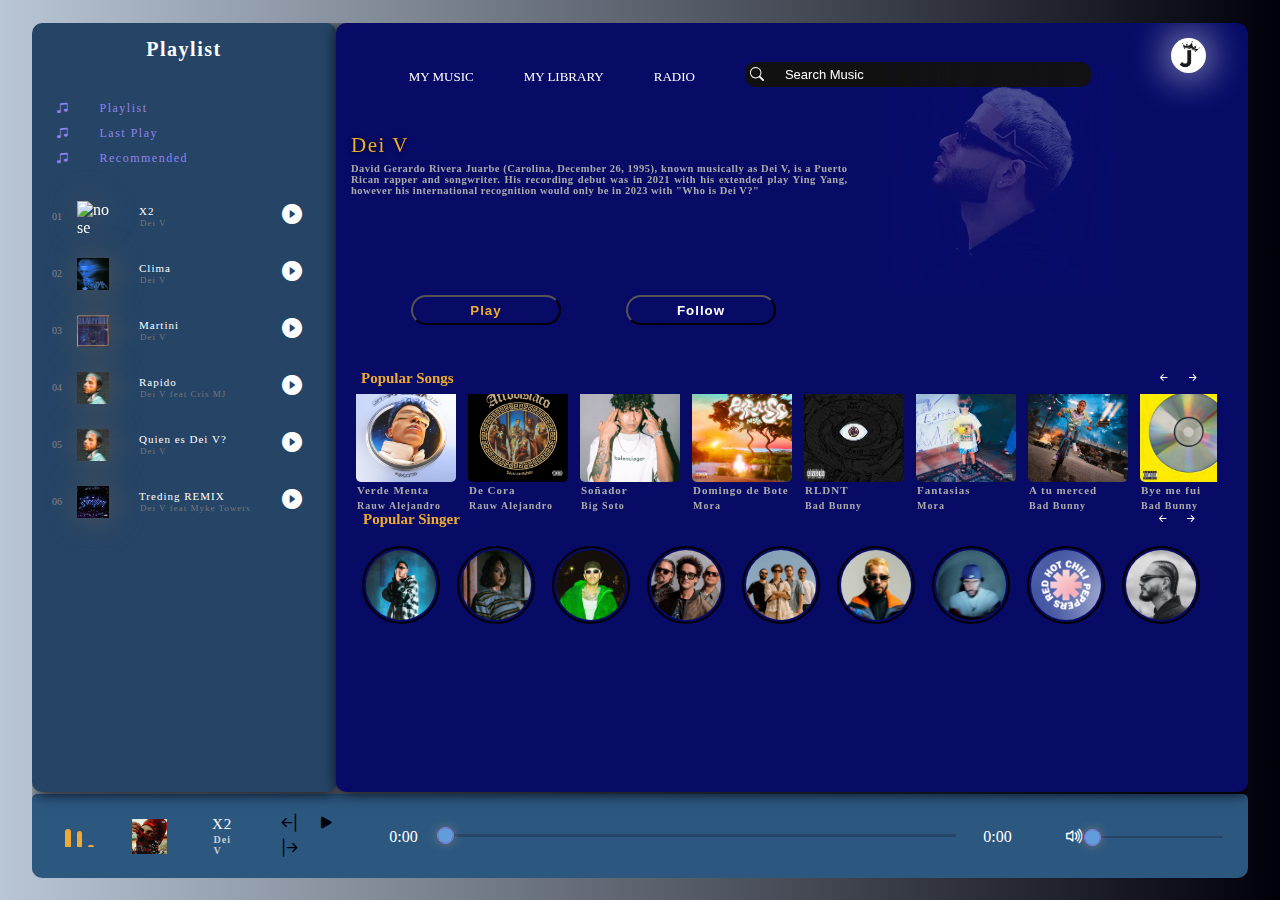
==== code/index.html @ 62ce3189 "Added the event to pause the song and play the song" ====
<!DOCTYPE html>
<html lang="en">
<head>
    <meta charset="UTF-8">
    <meta name="viewport" content="width=device-width, initial-scale=1.0">
    <title>Page--Music</title>
    <link rel="stylesheet" href="estilo.css">
    <link rel="stylesheet" href="../fonts/font.css">
    <link rel="icon" href="https://icons.veryicon.com/png/o/miscellaneous/small-yellow-icon/music-273.png" type="image/png">
</head>
<body>
    <header>
        <div class="menu--panel">
            <h1>Playlist</h1>
            <div class="Playlist">
                <h3 class="Activo--boostrap"><span></span><i class="bi bi-music-note-beamed"></i>Playlist</h3>
                <h3 class="Activo--boostrap"><span></span><i class="bi bi-music-note-beamed"></i>Last play</h3>
                <h3 class="Activo--boostrap"><span></span><i class="bi bi-music-note-beamed"></i>recommended</h3>
            </div>
            <div class="menu--songs">
                <li class="SongMusic">
                    <span>01</span>
                    <img src="../imagen/DeiV.JPEG" alt="no se puede ver la imagen" title="Dei v">
                    <h5>
                        X2
                        <div class="subTitle">Dei V</div>
                        
                    </h5>
                    <i class="bi bi-play-circle-fill PlaylistPlay" id="1"></i>
                </li>
                <li class="SongMusic">
                    <span>02</span>
                    <img src="../imagen/DeiV.JPEG" alt="no se puede ver la imagen" title="Dei v">
                    <h5>
                        X2
                        <div class="subTitle">Dei V</div>
                        
                    </h5>
                    <i class="bi bi-play-circle-fill PlaylistPlay" id="2"></i>
                </li>
                <li class="SongMusic">
                    <span>03</span>
                    <img src="../imagen/DeiV.JPEG" alt="no se puede ver la imagen" title="Dei v">
                    <h5>
                        X2
                        <div class="subTitle">Dei V</div>
                        
                    </h5>
                    <i class="bi bi-play-circle-fill PlaylistPlay" id="3"></i>
                </li>
                <li class="SongMusic">
                    <span>04</span>
                    <img src="../imagen/DeiV.JPEG" alt="no se puede ver la imagen" title="Dei v">
                    <h5>
                        X2
                        <div class="subTitle">Dei V</div>
                
                    </h5>
                    <i class="bi bi-play-circle-fill PlaylistPlay" id="4"></i>
                </li>
                <li class="SongMusic">
                    <span>05</span>
                    <img src="../imagen/DeiV.JPEG" alt="no se puede ver la imagen" title="Dei v">
                    <h5>
                        X2
                        <div class="subTitle">Dei V</div>
                    </h5>
                    <i class="bi bi-play-circle-fill PlaylistPlay" id="5"></i>
                </li>
                <li class="SongMusic">
                    <span>06</span>
                    <img src="../imagen/DeiV.JPEG" alt="no se puede ver la imagen" title="Dei v">
                    <h5>
                        X2
                        <div class="subTitle">Dei V</div>
                    </h5>
                    <i class="bi bi-play-circle-fill PlaylistPlay" id="6"></i>
                </li>
            </div>
        </div>
        <div class="song--panel">
            <nav>
                <ul>
                    <li>My Music</li>
                    <li>My library</li>
                    <li>Radio</li>
                </ul>
                <div class="search">
                    <i class="bi bi-search"></i>
                    <input type="search" placeholder="search music">
                </div>
                <div class="User--page">
                    <img src="../imagen/Logo.jpg" alt="No se puede ver la imagen" title="JoSantana0005">
                </div>
            </nav>
            <div class="content__page">
                <h1>Dei V</h1>
                <p>
                    David Gerardo Rivera Juarbe (Carolina, December 26, 1995), known musically as Dei V, is a Puerto Rican rapper and songwriter.
                    His recording debut was in 2021 with his extended play Ying Yang, however his international recognition would only be in 2023 with "Who is Dei V?"
                </p>
            </div>
            <div class="Buttons--sing">
                <button>Play</button>
                <button>Follow</button>
            </div>
            <div class="Popular__songs">
                <div class="Title__h4">
                    <h4>Popular Songs</h4>
                    <div class="Btn__icon">
                        <i id="Left--scroll--panel"class="bi bi-arrow-left-short"></i>
                        <i id="right--scroll--panel"class="bi bi-arrow-right-short"></i>
                    </div>
                </div>
                <div class="Music">
                    <li class="SongItmes">
                        <div class="Imagen__play">
                            <img src="../imagen/SaturnoRauw.jpeg" alt="No se pued ver la imagen">
                            <i class="bi bi-play-circle-fill" id="7"></i>
                        </div>
                        <h5>Verde Menta
                            <div class="subtitle">Rauw Alejandro</div>
                        </h5>
                    </li>
                    <li class="SongItmes">
                        <div class="Imagen__play">
                            <img src="../imagen/AfrodisiacoRauw.jpeg" alt="No se pued ver la imagen">
                            <i class="bi bi-play-circle-fill" id="8"></i>
                        </div>
                        <h5>De Cora
                            <div class="subtitle">Rauw Alejandro</div>
                        </h5>
                    </li>
                    <li class="SongItmes">
                        <div class="Imagen__play">
                            <img src="../imagen/Bigsoto.jpg" alt="No se pued ver la imagen">
                            <i class="bi bi-play-circle-fill" id="9"></i>
                        </div>
                        <h5>Soñador
                            <div class="subtitle">Big Soto</div>
                        </h5>
                    </li>
                    <li class="SongItmes">
                        <div class="Imagen__play">
                            <img src="../imagen/MoraParaiso.jpeg" alt="No se pued ver la imagen">
                            <i class="bi bi-play-circle-fill" id="10"></i>
                        </div>
                        <h5>Domingo de Bote
                            <div class="subtitle">Mora</div>
                        </h5>
                    </li>
                    <li class="SongItmes">
                        <div class="Imagen__play">
                            <img src="../imagen/BadBunny100pre.jpeg" alt="No se pued ver la imagen">
                            <i class="bi bi-play-circle-fill" id="11"></i>
                        </div>
                        <h5>RLDNT
                            <div class="subtitle">Bad Bunny</div>
                        </h5>
                    </li>
                    <li class="SongItmes">
                        <div class="Imagen__play">
                            <img src="../imagen/MoraEstrella.jpeg" alt="No se pued ver la imagen">
                            <i class="bi bi-play-circle-fill" id="12"></i>
                        </div>
                        <h5>Fantasias
                            <div class="subtitle">Mora</div>
                        </h5>
                    </li>
                    <li class="SongItmes">
                        <div class="Imagen__play">
                            <img src="../imagen/BadBunnyYHLQMDLG.JPEG" alt="No se pued ver la imagen">
                            <i class="bi bi-play-circle-fill" id="13"></i>
                        </div>
                        <h5>A tu merced
                            <div class="subtitle">Bad Bunny</div>
                        </h5>
                    </li>
                    <li class="SongItmes">
                        <div class="Imagen__play">
                            <img src="../imagen/BadBunnySalir.png" alt="No se pued ver la imagen">
                            <i class="bi bi-play-circle-fill" id="14"></i>
                        </div>
                        <h5>Bye me fui
                            <div class="subtitle">Bad Bunny</div>
                        </h5>
                    </li><li class="SongItmes">
                        <div class="Imagen__play">
                            <img src="../imagen/OzunaOdisea.jpeg" alt="No se pued ver la imagen">
                            <i class="bi bi-play-circle-fill" id="15"></i>
                        </div>
                        <h5>Quiero Repetir
                            <div class="subtitle">Ozuna</div>
                        </h5>
                    </li>
                </div>
                <div class="Sing__popular">
                    <div class="Title__h4">
                        <h4>Popular Singer</h4>
                        <div class="Btn__icon">
                            <i id="Left--scroll--panel"class="bi bi-arrow-left-short"></i>
                            <i id="right--scroll--panel"class="bi bi-arrow-right-short"></i>
                        </div>
                    </div>
                </div>
                <div class="Artists">
                    <li class="SongItmes">
                        <div class="Imagen__play">
                            <img src="../imagen/Myketowers.jpeg" alt="No se pued ver la imagen" title="Myke towers">
                        </div>
                    </li>
                    <li class="SongItmes">
                        <div class="Imagen__play">
                            <img src="../imagen/beckyG.jpeg" alt="No se pued ver la imagen" title="Becky G">
                        </div>
                    </li>
                    <li class="SongItmes">
                        <div class="Imagen__play">
                            <img src="../imagen/feid.jpeg" alt="No se pued ver la imagen" title="Feid">
                        </div>
                    </li>
                    <li class="SongItmes">
                        <div class="Imagen__play">
                            <img src="../imagen/Invisibles.jpeg" alt="No se pued ver la imagen" title="Los amigos invisibles">
                        </div>
                    </li>
                    <li class="SongItmes">
                        <div class="Imagen__play">
                            <img src="../imagen/rawayanajpeg.jpeg" alt="No se pued ver la imagen" title="Rawayana">
                        </div>
                    </li>
                    <li class="SongItmes">
                        <div class="Imagen__play">
                            <img src="../imagen/mora.jpeg" alt="No se pued ver la imagen" title="Mora">
                        </div>
                    </li>
                    <li class="SongItmes">
                        <div class="Imagen__play">
                            <img src="../imagen/badbunny.jpeg" alt="No se pued ver la imagen" title="bad Bunny">
                        </div>
                    </li>
                    <li class="SongItmes">
                        <div class="Imagen__play">
                            <img src="../imagen/red.jpeg" alt="No se pued ver la imagen" title="Red hot chill peppers">
                        </div>
                    </li>
                    <li class="SongItmes">
                        <div class="Imagen__play">
                            <img src="../imagen/Jbalvin.jpeg" alt="No se pued ver la imagen" title="J balvin">
                        </div>
                    </li>
                    <li class="SongItmes">
                        <div class="Imagen__play">
                            <img src="../imagen/Ozuna.jpeg" alt="No se pued ver la imagen" title="Ozuna">
                        </div>
                    </li>
                    <li class="SongItmes">
                        <div class="Imagen__play">
                            <img src="../imagen/travis.jpeg" alt="No se pued ver la imagen" title="Travis Scott">
                        </div>
                    </li>
                    <li class="SongItmes">
                        <div class="Imagen__play">
                            <img src="../imagen/Drake.jpeg" alt="No se pued ver la imagen" title="Drake">
                        </div>
                    </li>
                    <li class="SongItmes">
                        <div class="Imagen__play">
                            <img src="../imagen/JustinQuiles.jpeg" alt="No se pued ver la imagen" title="Justin Quiles">
                        </div>
                    </li>
                    <li class="SongItmes">
                        <div class="Imagen__play">
                            <img src="../imagen/jhaycortez.jpeg" alt="No se pued ver la imagen" title="Jhay Cortez">
                        </div>
                    </li>
                </div>
            </div>
        </div>


        <div class="Play--music">
            <div class="Waves">
                <div class="Wave1"></div>
                <div class="Wave1"></div>
                <div class="Wave1"></div>
            </div>
            <img src="../imagen/DeiV.JPEG" alt="no se puede ver la iamgen">
            <h5>
                X2
                <div class="subtitle">Dei V</div>
            </h5>
            <div class="icon--play">
                <i class="bi bi-arrow-bar-left" id="Back-music"></i>
                <i class="bi bi-play-fill" id="MasterPlay"></i>
                <i class="bi bi-arrow-bar-right" id="Next-music"></i>
            </div>
            <span id="StartItems">0:00</span>
            <div class="Bar__music">
                <input type="range" id="seek-play" min="0" value="0" max="100">
                <div class="bar__music2" id="bar__music2"></div>
                <div class="dotted"></div>
            </div>
            <span id="EndItems">0:00</span>

            <div class="vol__music">
                <i class="bi bi-volume-up"></i>
                <input id="seek--vol" min="0" value="0" max="100" type="range">
                <div class="bar__vol2"></div>
                <div class="dotted__music"></div>
            </div>
        </div>
    </header>
</body>
<script src="app.js"></script>
</html>
---- code/estilo.css ----
@import url("https://cdn.jsdelivr.net/npm/bootstrap-icons@1.11.3/font/bootstrap-icons.min.css");
*{
    margin: 0;
    padding: 0;
    box-sizing: border-box;
}
body{
    width: 100%;
    height: 100vh;
    background: linear-gradient(to left, #000009, #B9C6D5);
    display: flex;
    align-items: center;
    justify-content: center;
}
header{
    width: 95%;
    height: 95%;
    border-radius: 10px;
    display: flex;
    flex-wrap: wrap;
    overflow: hidden;
    color: #fff;

}
header .menu--panel,.song--panel{
    position: relative;
    width: 25%;
    height: 90%;
    border-radius: 10px;
    background-color: #254466;
    
    box-shadow: 2px 1px 15px #000009;
}
header .song--panel{
    width: 75%;
    background-color:  #070B66 ;
}
header .Play--music{
    width: 100%;
    height: 10%;
    margin-top: 2px;
    background-color: #2C5880 ;
    border-radius: 5px;
    box-shadow: 2px 3px 15px #000009;
}
header .menu--panel h1{
    font-size: 20px;
    color: #fdfdfd;
    margin: 15px 30px;
    font-weight: 700;
    letter-spacing: 1.5px;
    text-align: center;
}
header .menu--panel .Playlist{
    margin: 35px 0 0 20px;
}
header .menu--panel .Playlist h3{
    font-size: 12px;
    letter-spacing: 1.5px;
    font-weight: 400;
    padding: 5px 4px;
    cursor: pointer;
    display: flex;
    align-items: center;
    color: #9DB8E4;
    transition: color .3s linear;
    text-transform: capitalize;
}
header .menu--panel .Playlist h3:hover{
    color: #fdfdfd;
}
header .menu--panel .Playlist h3 span{
    position: relative;
    margin-right: 30px;
}
header .menu--panel .Playlist h3 span::before{
    content: '';
    position: absolute;
    width: 2px;
    height: 2px;
    border: 2px solid #fdfdfd;
    border-radius: 50%;
    top: -3px;
    transition: .3s linear;
}
header .menu--panel .Playlist h3:hover span::before{
    border: 2px solid #ea3;
}
header .menu--panel .Playlist h3 .bi{
    display: none;
}
header .menu--panel .Playlist .Activo--boostrap{
    color: #9383EC;
}
header .menu--panel .Playlist .Activo--boostrap span{
    display: none;
}
header .menu--panel .Playlist .Activo--boostrap .bi{
    display: flex;
    margin-right: 30px;
}
header .menu--panel .menu--songs{
    width: 100%;
    height: 275px;
    /**/
    margin-top: 25px;
    border-radius: 10px;
}
header .menu--panel .menu--songs li{
    padding: 5px 0 5px 20px;
    list-style: none;
    display: flex;
    align-items: center;
    margin-bottom: 15px;
    cursor: pointer;
    position: relative;
    transition: .3s linear;
}
header .menu--panel .menu--songs li:hover{
    background-color: #406486 ;
}
header .menu--panel .menu--songs li span{
    font-size: 10px;
    font-weight: 400;
    color: #888;
}
header .menu--panel .menu--songs li img{
    width: 32px;
    height: 32px;
    margin: 0;
    filter: drop-shadow(2px 1px 15px #555);
    margin-left: 15px;
}
header .menu--panel .menu--songs li h5{
    font-size: 11px;
    margin-left: 30px;
    color: #fff;
    font-weight: 300;
    letter-spacing: 1px;
}
header .menu--panel .menu--songs li h5 .subTitle{
    font-size: 9px;
    padding: 1px;
    color: #777;
}
header .menu--panel .menu--songs li .bi{
    font-size: 20px;
    color: #fdfdfd;
    position: absolute;
    left: 250px;
    top: 8px
}
header .Play--music{
    display: flex;
    padding: 3px 25px;
    align-items: center;
}
header .Play--music .Waves{
    width: 35px;
    height: 35px;
    margin-left: 5px;
    padding: 0 0 5px 0;
    display: flex;
    align-items: flex-end;
    animation: unset;
}
header .Play--music .Waves .Wave1{
    width: 7px;
    height: 18px;
    /*border: 1px solid #fff*/;
    background-color: #ea3;
    border-radius: 10px 10px 0 0;
    margin: 0 3px 2px 3px;
    padding: 1px;
    animation: wave .4s linear infinite 0.1s;
    animation: unset;
}
header .Play--music .Waves .Wave1:nth-child(2){
    height: 16px;
    animation-delay: .6s;
}
header .Play--music .Waves .Wave1:nth-child(3){
    height: 1px;
    animation-delay: .8s;
}
@keyframes wave{
    0%{
        height: 5px;
    }
    50%{
        height: 10px;
    }
    100%{
        height: 20px;
    }
}
header .Play--music img{
    width: 35px;
    height: 35px;
    margin: 0;
    margin-left: 35px;
}
header .Play--music h5{
    font-size: 15px;
    margin-left: 45px;
    color: #fff;
    font-weight: 300;
    letter-spacing: 1px;
}
header .Play--music h5 .subtitle{
    font-size: 10px;
    color: #ccc;
    padding: 1.5px;
    font-weight: 600;
}
header .Play--music .icon--play{
    margin-left: 25px;
    padding: 0;
}
header .Play--music .icon--play .bi{
    margin-left: 8px;
    padding: 2px;
    font-size: 21px;
    color: #00000f;
    cursor: pointer;
    transition: .4s linear;
}
header .Play--music span{
    margin-left: 25px;
    font-weight: 300;
    width: 32px;
    align-self: center;
}
header .Play--music #StartItems{
    margin: 0px 15px;
}
header .Play--music .Bar__music{
    display: flex;
    align-items: center;
    width: 45%;
    height: 3px;
    background-color: #254466;
    position: relative;
    margin: 0 2px 3px 2px;
}

header .Play--music .Bar__music .bar__music2{
    position: absolute;
    width: 20%;
    height: 100%;
}
header .Play--music .Bar__music .dotted{
    position: absolute;
    width: 15px;
    height: 15px;
    background-color: #619CDB;
    border-radius: 50%;
    transition: .1s linear;
}
header .Play--music .Bar__music .dotted::before{
    content: '';
    width: 15px;
    height: 15px;
    border: 1px solid #9383EC;
    border-radius: 50%;
    position: absolute;
    left: -1px;
    top: -1px;
    box-shadow: 0 0 10px #777;
}
header .Play--music .Bar__music input{
    width: 400px;
    cursor: pointer;
    position: absolute;
    z-index: 99999;
    transition: .1s linear;
    opacity: 0;
}
header .Play--music .vol__music{
    position: relative;
    width: 160px;
    height: 2px;
    background-color: #254466;
    margin-left: 50px;
}
header .Play--music .vol__music .bi{
    position: absolute;
    font-size: 20px;
    top: -10px;
    left: 0;
}
header .Play--music .vol__music input{
    width: 160px;
    cursor: pointer;
    position: absolute;
    z-index: 99999;
    top: -7px;
    left: 20px;
    transition: .1s linear;
    opacity: 0;
    
    
}
header .Play--music .vol__music .bar__vol2{
    position: absolute;
    width: 20%;
    height: 100%;
}
header .Play--music .vol__music .dotted__music{
    position: absolute;
    width: 15px;
    height: 15px;
    background-color: #619CDB;
    border-radius: 50%;
    transition: .1s linear;
    left: 20px;
    top: -6px;
}
header .Play--music .vol__music .dotted__music::before{
    content: '';
    width: 15px;
    height: 15px;
    border: 1px solid #9383EC;
    border-radius: 50%;
    position: absolute;
    left: -1px;
    top: -1px;
    box-shadow: 0 0 10px #777;
}
header .song--panel {
    z-index: 2;
    
}
header .song--panel::before{
    content: '';
    position: absolute;
    width: 100%;
    height: 230px;
    filter: opacity(0.3);
    filter: brightness(1,1);
    mix-blend-mode: screen;
    background: url("../imagen/deiVfoto");
    background-position: right;
    background-repeat: no-repeat;
    top: 40px;
    left: -135px;
}
header .song--panel nav{
    width: 95%;
    height: 12%;
    margin: auto;
    position: relative;
    margin-top: 8px;
    display: flex;
    justify-content: left;
    align-items: center;
}
header .song--panel nav ul{
    display: flex;
    list-style: none;
    align-items: start;
    margin: 5px 25px;
}
header .song--panel nav ul li{
    margin: 25px;
    text-transform: uppercase;
    font-size: 13px;
    color: #fff;
    cursor: pointer;
    transition: .1s linear;
}
header .song--panel nav ul li:hover{
    color: #ea3;
    border-bottom: 2px solid #987;
}

header .song--panel nav .search{
    position: relative;
    width: 40%;
    border-radius: 20px;
    top: -2px;
}
header .song--panel nav .search::before{
    content: '';
    position: absolute;
    width: 100%;
    height: 100%;
    border-radius: 10px;
    background-color: #111;
    backdrop-filter: blur(5px);
    z-index: -1;
}
header .song--panel nav .search .bi{
    font-size: 14px;
    padding: 5px 5px 5px 5px;
}
header .song--panel nav .search input{
    background: none;
    outline: none;
    border: none;
    padding: 5px 12px;
    color: #fff;
    font-size: 13px;
}
header .song--panel nav .search input::placeholder{
    color: #fff;
    text-transform: capitalize;
}
header .song--panel nav .User--page{
    margin: auto;
    margin-top: 7px;
    margin-left: 80px;
    position: relative;
    display: flex;
    justify-content: space-evenly;
    align-self: center;
}
header .song--panel nav .User--page img{
    width: 35px;
    height: 35px;
    filter: brightness(1,1);
    filter: drop-shadow(0 0 20px #fff);
    border-radius: 40px;
}
header .song--panel .content__page{
    width: 55%;
    height: 25%;
    font-size: 15px;
    margin: 10px;
    margin-bottom: 0;
    padding-left: 5px;
    
}
header .song--panel .content__page h1{
    font-size: 1.4em;
    letter-spacing: 1.5px;
    color: #ea3;
    text-shadow: 0 0 4px #000;
    font-weight: 400;
}
header .song--panel .content__page p{
    font-size: 0.7em;
    margin-top: 5px;
    color: #aaa;
    font-weight: 600;
    text-align: justify;
    text-wrap: pretty;
    letter-spacing: 0.5px;
}
header .song--panel .Buttons--sing{
    position: relative;
    width: 55%;
    height: 30px;
    margin: 10px;
    margin-top: 0;
    display: flex;
    justify-content: left;
    top: -30px
}
header .song--panel .Buttons--sing button{
    padding: 0px 20px;
    margin: 0;
    margin-left: 65px;
    border-radius: 20px;
    color: #ea3;
    letter-spacing: 1px;
    background: transparent;
    font-weight: 600;
    transition: .1s linear;
    cursor: pointer;
    outline: none;
}
header .song--panel .Buttons--sing button:nth-child(1){
    color: #ea3;
    width: 150px;
    height: 30px;
}
header .song--panel .Buttons--sing button:nth-child(2){
    color: #fff;
    width: 150px;
    height: 30px;
}
header .song--panel .Buttons--sing button:nth-child(1):hover{
    color: #000;
    background: linear-gradient(to left, #ffdd00, #aaa);
    box-shadow: 2px 2px 15px #000;
}
header .song--panel .Buttons--sing button:nth-child(2):hover{
    color: #9DB8E4;
    background: linear-gradient(to left, #aaa, #000);
    box-shadow: 2px 2px 15px #000;
}
header .song--panel .Popular__songs{
    width: 95%;
    height: auto;
    margin: 12px 15px;
}
header .song--panel .Popular__songs .Title__h4{
    display: flex;
    align-items: center;
    justify-content: space-between;
    margin-right: 15px;
}
header .song--panel .Popular__songs .Title__h4 h4{
    color: #ea3;
    font-size: 15px;
    font-weight: 700;
    margin-left: 10px;
}
header .song--panel .Popular__songs .Title__h4 .Btn__icon{
    margin: 2px;
}
header .song--panel .Popular__songs .Title__h4 .Btn__icon .bi{
    color: #fff;
    font-size: 15px;
    margin-left: 10px;
    cursor: pointer;
    transition: .3s linear;
}
header .song--panel .Popular__songs .Title__h4 .Btn__icon .bi:hover{
    color: #ea3;
}
header .song--panel .Popular__songs .Music{
    width: 100%;
    height: 135px;
    display: flex;
    gap: 12px;
    position: relative;
    top: 5px;
    overflow-x: auto;
    scroll-behavior: smooth;
}
header .song--panel .Popular__songs .Music::-webkit-scrollbar{
    display: none;
}
header .song--panel .Popular__songs .Music li{
    min-width: 95px;
    height: 95px;
    list-style: none;
    margin-left: 5px;
    position: relative;
    top: -12px;
    transition: .3s linear;
}
header .song--panel .Popular__songs .Music li:hover{
    background: #128;
}
header .song--panel .Popular__songs .Music li .Imagen__play{
    position: relative;
    width: 100px;
    height: 100px;
    display: flex;
    align-items: center;
    justify-content: center;
    text-align: center;
}
header .song--panel .Popular__songs .Music li .Imagen__play img{
    position: relative;
    width: 100%;
    height: 100%;
    border-radius: 5px;
    display: flex;
    align-items: center;
    justify-content: center;
}
header .song--panel .Popular__songs .Music li  h5{
    text-wrap: nowrap;
    text-align: left;
    font-size: 11px;
}
header .song--panel .Popular__songs .Music li .Imagen__play .bi{
    position: absolute;
    cursor: pointer;
    font-size: 20px;
    color: #bbb;
    transition: .3s linear;
    opacity: 0.2;
}
header .song--panel .Popular__songs .Music li .Imagen__play:hover .bi{
    opacity: 1;
}
header .song--panel .Popular__songs .Music h5{
    text-align: center;
    padding: 1px;
    line-height: 15px;
    font-size: 12px;
    color: #aaa;
    font-weight: 700;
    letter-spacing: 1px;
}
header .song--panel .Popular__songs .Music h5 .subtitle{
    font-size: 10px;
}
header .song--panel .Popular__songs .Sing__popular{
    position: relative;
    margin: 5px 2px;
    top: -20px;
    font-size: 12px;
}
header .song--panel .Popular__songs .Artists{
    width: 100%;
    height: 130px;
    margin-top: 2px;
    display: flex;
    padding: 5px;
    justify-content: left;
    position: relative;
    top: -30px;
    gap: 10px;
    overflow-x: auto;
    scroll-behavior: smooth;
}
header .song--panel .Popular__songs .Artists::-webkit-scrollbar{
    display: none;
}

header .song--panel .Popular__songs .Artists .Btn__icon .bi{
    margin: 2px 15px;
    
}
header .song--panel .Popular__songs .Artists li{
    position: relative;
    list-style: none;
    width: 100%;
    height: auto;
    padding: 5px;
    top: 15px;
}
header .song--panel .Popular__songs .Artists li .Imagen__play{
    position: relative;
    top: 0;
    display: flex;
    gap: 12px;
}
header .song--panel .Popular__songs .Artists img{
    width: 70px;
    height: 100%;
    border-radius: 50%;
    outline: 2px solid #000;
    outline-offset: 2px;
    margin-left: 5px;
    cursor: pointer;
    transition: .3s linear;
}
header .song--panel .Popular__songs .Artists h5{
   text-align: center;
   text-wrap: nowrap;
}
header .song--panel .Popular__songs .Artists img:hover{
    box-shadow: 2px 2px 10px #fff;
    outline-color: #9383EC;
}
---- fonts/font.css ----
@font-face {
    font-family: "Noto-serif";
    src: url("./font/NotoSerif_Condensed-Black.ttf");
}
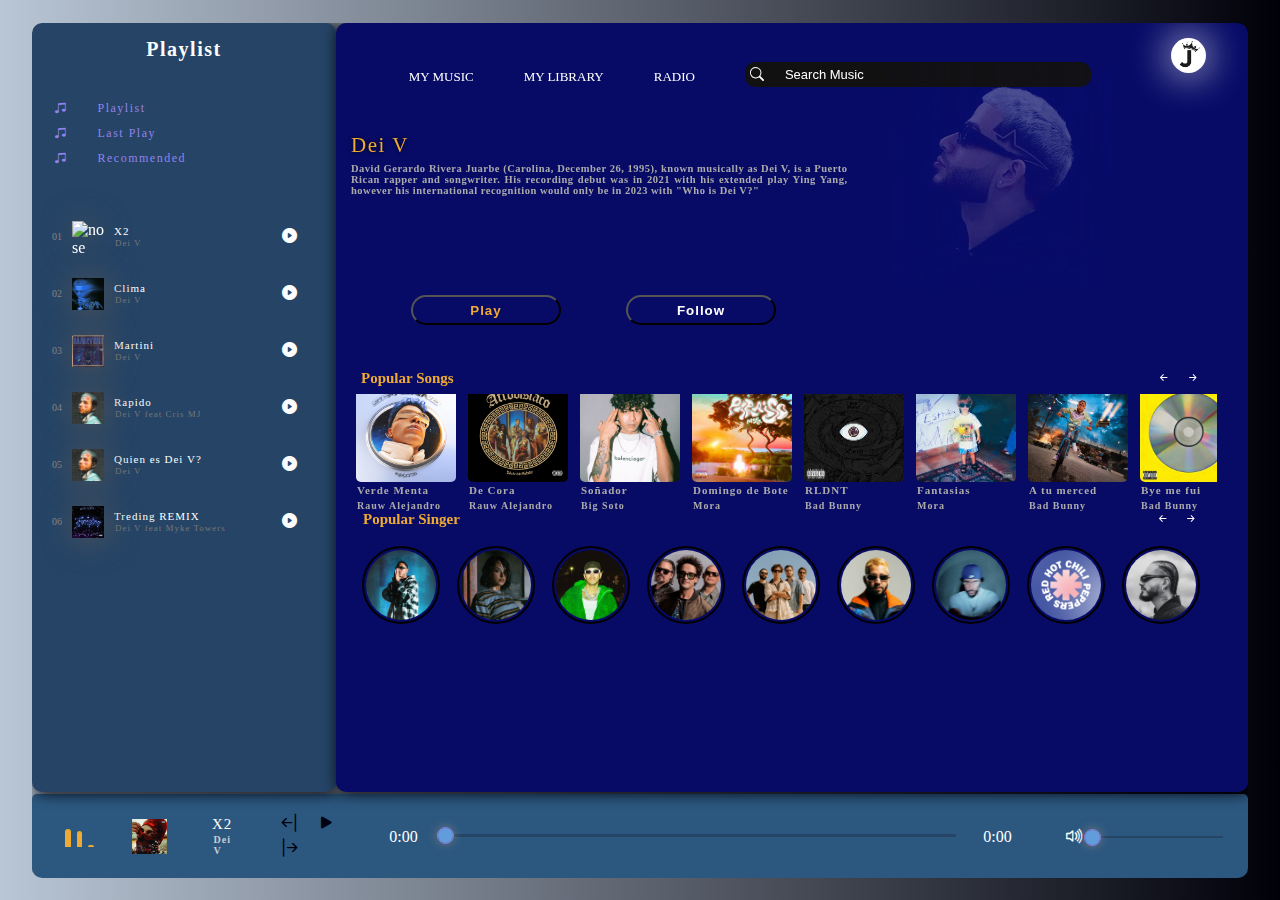
==== commit cf8c6ebd: "The event is placed to listen to the songs in the playlist, and the names of the songs have been cha" ====
--- a/code/index.html
+++ b/code/index.html
@@ -281,11 +281,11 @@
 
         <div class="Play--music">
             <div class="Waves">
-                <div class="Wave1"></div>
-                <div class="Wave1"></div>
-                <div class="Wave1"></div>
-            </div>
-            <img src="../imagen/DeiV.JPEG" alt="no se puede ver la iamgen">
+                <div class="Wave1 "></div>
+                <div class="Wave1 "></div>
+                <div class="Wave1 "></div>
+            </div>
+            <img src="../imagen/DeiV.JPEG" alt="no se puede ver la iamgen" id="Poster">
             <h5>
                 X2
                 <div class="subtitle">Dei V</div>
--- a/code/estilo.css
+++ b/code/estilo.css
@@ -58,7 +58,7 @@
     font-size: 12px;
     letter-spacing: 1.5px;
     font-weight: 400;
-    padding: 5px 4px;
+    padding: 5px 2px;
     cursor: pointer;
     display: flex;
     align-items: center;
@@ -100,20 +100,16 @@
     margin-right: 30px;
 }
 header .menu--panel .menu--songs{
-    width: 100%;
-    height: 275px;
-    /**/
-    margin-top: 25px;
-    border-radius: 10px;
+    margin-top: 45px;
+    border-radius: px;
 }
 header .menu--panel .menu--songs li{
     padding: 5px 0 5px 20px;
     list-style: none;
     display: flex;
+    cursor: pointer;
     align-items: center;
     margin-bottom: 15px;
-    cursor: pointer;
-    position: relative;
     transition: .3s linear;
 }
 header .menu--panel .menu--songs li:hover{
@@ -127,13 +123,12 @@
 header .menu--panel .menu--songs li img{
     width: 32px;
     height: 32px;
-    margin: 0;
     filter: drop-shadow(2px 1px 15px #555);
-    margin-left: 15px;
+    margin-left: 10px;
 }
 header .menu--panel .menu--songs li h5{
     font-size: 11px;
-    margin-left: 30px;
+    margin-left: 10px;
     color: #fff;
     font-weight: 300;
     letter-spacing: 1px;
@@ -144,11 +139,11 @@
     color: #777;
 }
 header .menu--panel .menu--songs li .bi{
-    font-size: 20px;
+    font-size: 15px;
     color: #fdfdfd;
     position: absolute;
+    cursor: pointer;
     left: 250px;
-    top: 8px
 }
 header .Play--music{
     display: flex;
@@ -162,7 +157,6 @@
     padding: 0 0 5px 0;
     display: flex;
     align-items: flex-end;
-    animation: unset;
 }
 header .Play--music .Waves .Wave1{
     width: 7px;
@@ -172,18 +166,28 @@
     border-radius: 10px 10px 0 0;
     margin: 0 3px 2px 3px;
     padding: 1px;
-    animation: wave .4s linear infinite 0.1s;
+    animation: Waves .5s linear infinite 0.1s;
     animation: unset;
 }
 header .Play--music .Waves .Wave1:nth-child(2){
     height: 16px;
-    animation-delay: .6s;
+    
 }
 header .Play--music .Waves .Wave1:nth-child(3){
     height: 1px;
+}
+
+/* Event*/
+header .Play--music .active .Wave1{
+    animation: Waves .5s linear infinite 0.1s;
+}
+header .Play--music .active .Wave1:nth-child(2){
+    animation-delay: .4s;
+}
+header .Play--music .active .Wave1:nth-child(3){
     animation-delay: .8s;
 }
-@keyframes wave{
+@keyframes Waves{
     0%{
         height: 5px;
     }
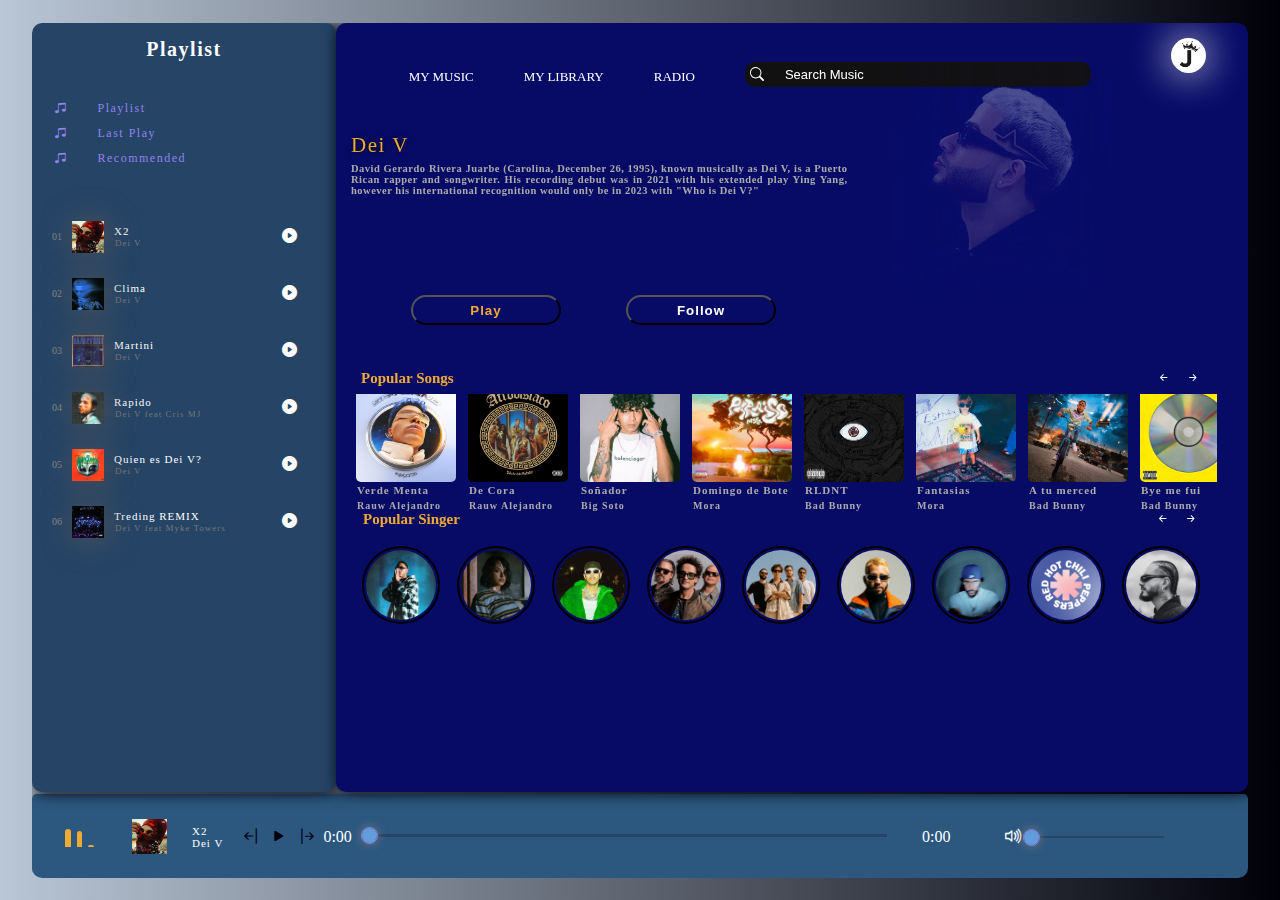
==== commit c9a314ab: "Fixed the icons" ====
--- a/code/index.html
+++ b/code/index.html
@@ -285,10 +285,10 @@
                 <div class="Wave1 "></div>
                 <div class="Wave1 "></div>
             </div>
-            <img src="../imagen/DeiV.JPEG" alt="no se puede ver la iamgen" id="Poster">
-            <h5>
+            <img src="../imagen/1.JPEG" alt="no se puede ver la iamgen" id="Poster">
+            <h5 id="title">
                 X2
-                <div class="subtitle">Dei V</div>
+                <div class="subTitle">Dei V</div>
             </h5>
             <div class="icon--play">
                 <i class="bi bi-arrow-bar-left" id="Back-music"></i>
--- a/code/estilo.css
+++ b/code/estilo.css
@@ -205,26 +205,26 @@
     margin-left: 35px;
 }
 header .Play--music h5{
-    font-size: 15px;
-    margin-left: 45px;
+    font-size: 11px;
+    margin-left: 25px;
     color: #fff;
     font-weight: 300;
     letter-spacing: 1px;
 }
 header .Play--music h5 .subtitle{
-    font-size: 10px;
     color: #ccc;
     padding: 1.5px;
     font-weight: 600;
+    text-wrap: nowrap;
 }
 header .Play--music .icon--play{
-    margin-left: 25px;
+    margin-left: 15px;
     padding: 0;
 }
 header .Play--music .icon--play .bi{
-    margin-left: 8px;
+    margin-left: 2px;
     padding: 2px;
-    font-size: 21px;
+    font-size: 18px;
     color: #00000f;
     cursor: pointer;
     transition: .4s linear;
@@ -236,7 +236,7 @@
     align-self: center;
 }
 header .Play--music #StartItems{
-    margin: 0px 15px;
+    margin:  5px;
 }
 header .Play--music .Bar__music{
     display: flex;
@@ -245,7 +245,7 @@
     height: 3px;
     background-color: #254466;
     position: relative;
-    margin: 0 2px 3px 2px;
+    margin: 0 10px 3px 2px;
 }
 
 header .Play--music .Bar__music .bar__music2{
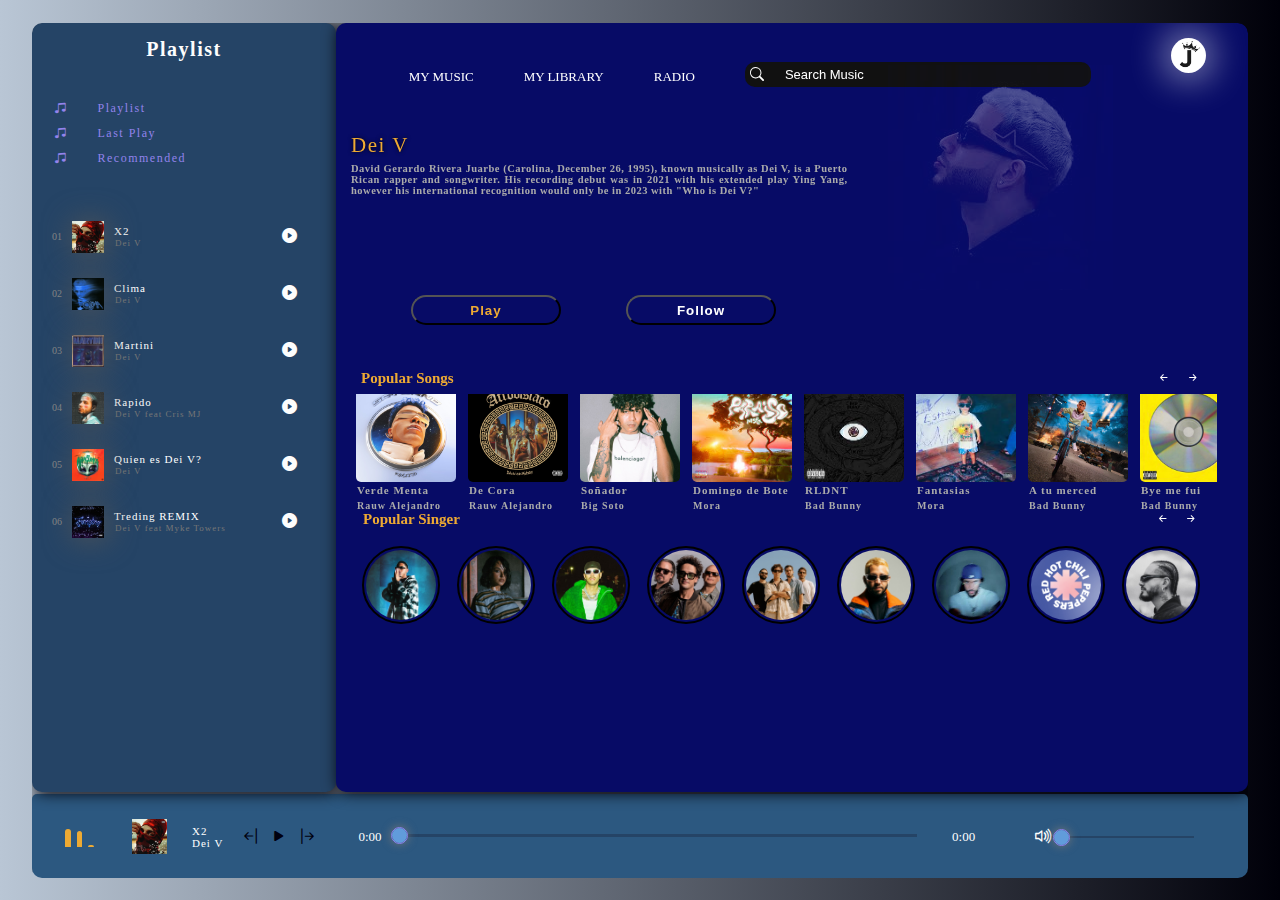
==== commit 1d8b191b: "new Event input duration music" ====
--- a/code/index.html
+++ b/code/index.html
@@ -204,72 +204,72 @@
                     </div>
                 </div>
                 <div class="Artists">
-                    <li class="SongItmes">
+                    <li class="SongItems">
                         <div class="Imagen__play">
                             <img src="../imagen/Myketowers.jpeg" alt="No se pued ver la imagen" title="Myke towers">
                         </div>
                     </li>
-                    <li class="SongItmes">
+                    <li class="SongItems">
                         <div class="Imagen__play">
                             <img src="../imagen/beckyG.jpeg" alt="No se pued ver la imagen" title="Becky G">
                         </div>
                     </li>
-                    <li class="SongItmes">
+                    <li class="SongItems">
                         <div class="Imagen__play">
                             <img src="../imagen/feid.jpeg" alt="No se pued ver la imagen" title="Feid">
                         </div>
                     </li>
-                    <li class="SongItmes">
+                    <li class="SongItems">
                         <div class="Imagen__play">
                             <img src="../imagen/Invisibles.jpeg" alt="No se pued ver la imagen" title="Los amigos invisibles">
                         </div>
                     </li>
-                    <li class="SongItmes">
+                    <li class="SongItems">
                         <div class="Imagen__play">
                             <img src="../imagen/rawayanajpeg.jpeg" alt="No se pued ver la imagen" title="Rawayana">
                         </div>
                     </li>
-                    <li class="SongItmes">
+                    <li class="SongItems">
                         <div class="Imagen__play">
                             <img src="../imagen/mora.jpeg" alt="No se pued ver la imagen" title="Mora">
                         </div>
                     </li>
-                    <li class="SongItmes">
+                    <li class="SongItems">
                         <div class="Imagen__play">
                             <img src="../imagen/badbunny.jpeg" alt="No se pued ver la imagen" title="bad Bunny">
                         </div>
                     </li>
-                    <li class="SongItmes">
+                    <li class="SongItems">
                         <div class="Imagen__play">
                             <img src="../imagen/red.jpeg" alt="No se pued ver la imagen" title="Red hot chill peppers">
                         </div>
                     </li>
-                    <li class="SongItmes">
+                    <li class="SongItems">
                         <div class="Imagen__play">
                             <img src="../imagen/Jbalvin.jpeg" alt="No se pued ver la imagen" title="J balvin">
                         </div>
                     </li>
-                    <li class="SongItmes">
+                    <li class="SongItems">
                         <div class="Imagen__play">
                             <img src="../imagen/Ozuna.jpeg" alt="No se pued ver la imagen" title="Ozuna">
                         </div>
                     </li>
-                    <li class="SongItmes">
+                    <li class="SongItems">
                         <div class="Imagen__play">
                             <img src="../imagen/travis.jpeg" alt="No se pued ver la imagen" title="Travis Scott">
                         </div>
                     </li>
-                    <li class="SongItmes">
+                    <li class="SongItems">
                         <div class="Imagen__play">
                             <img src="../imagen/Drake.jpeg" alt="No se pued ver la imagen" title="Drake">
                         </div>
                     </li>
-                    <li class="SongItmes">
+                    <li class="SongItems">
                         <div class="Imagen__play">
                             <img src="../imagen/JustinQuiles.jpeg" alt="No se pued ver la imagen" title="Justin Quiles">
                         </div>
                     </li>
-                    <li class="SongItmes">
+                    <li class="SongItems">
                         <div class="Imagen__play">
                             <img src="../imagen/jhaycortez.jpeg" alt="No se pued ver la imagen" title="Jhay Cortez">
                         </div>
--- a/code/estilo.css
+++ b/code/estilo.css
@@ -233,10 +233,11 @@
     margin-left: 25px;
     font-weight: 300;
     width: 32px;
+    font-size: 13px;
     align-self: center;
 }
 header .Play--music #StartItems{
-    margin:  5px;
+    margin-left:  40px;
 }
 header .Play--music .Bar__music{
     display: flex;
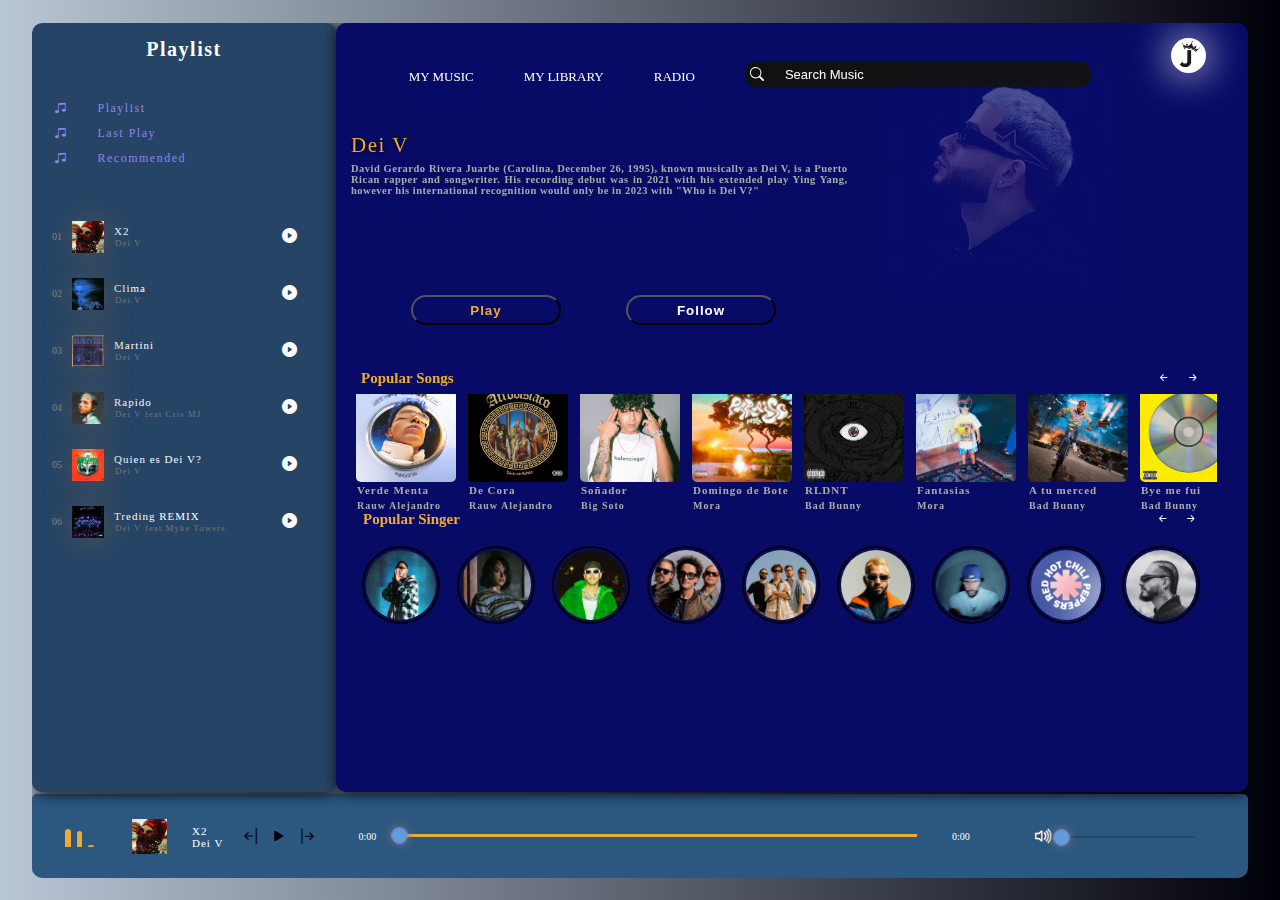
==== commit 2d277025: "The input of the duration of the music is finished and now the input of the volume begins" ====
--- a/code/index.html
+++ b/code/index.html
@@ -304,9 +304,9 @@
             <span id="EndItems">0:00</span>
 
             <div class="vol__music">
-                <i class="bi bi-volume-up"></i>
+                <i class="bi bi-volume-up" id="Vol--icon"></i>
                 <input id="seek--vol" min="0" value="0" max="100" type="range">
-                <div class="bar__vol2"></div>
+                <div class="bar__vol2" id="bar"></div>
                 <div class="dotted__music"></div>
             </div>
         </div>
--- a/code/estilo.css
+++ b/code/estilo.css
@@ -233,7 +233,7 @@
     margin-left: 25px;
     font-weight: 300;
     width: 32px;
-    font-size: 13px;
+    font-size: 10px;
     align-self: center;
 }
 header .Play--music #StartItems{
@@ -243,16 +243,17 @@
     display: flex;
     align-items: center;
     width: 45%;
+    background-color: #254466;
     height: 3px;
-    background-color: #254466;
     position: relative;
     margin: 0 10px 3px 2px;
 }
 
 header .Play--music .Bar__music .bar__music2{
     position: absolute;
-    width: 20%;
+    width: 100%;
     height: 100%;
+    background-color: #ea3;
 }
 header .Play--music .Bar__music .dotted{
     position: absolute;
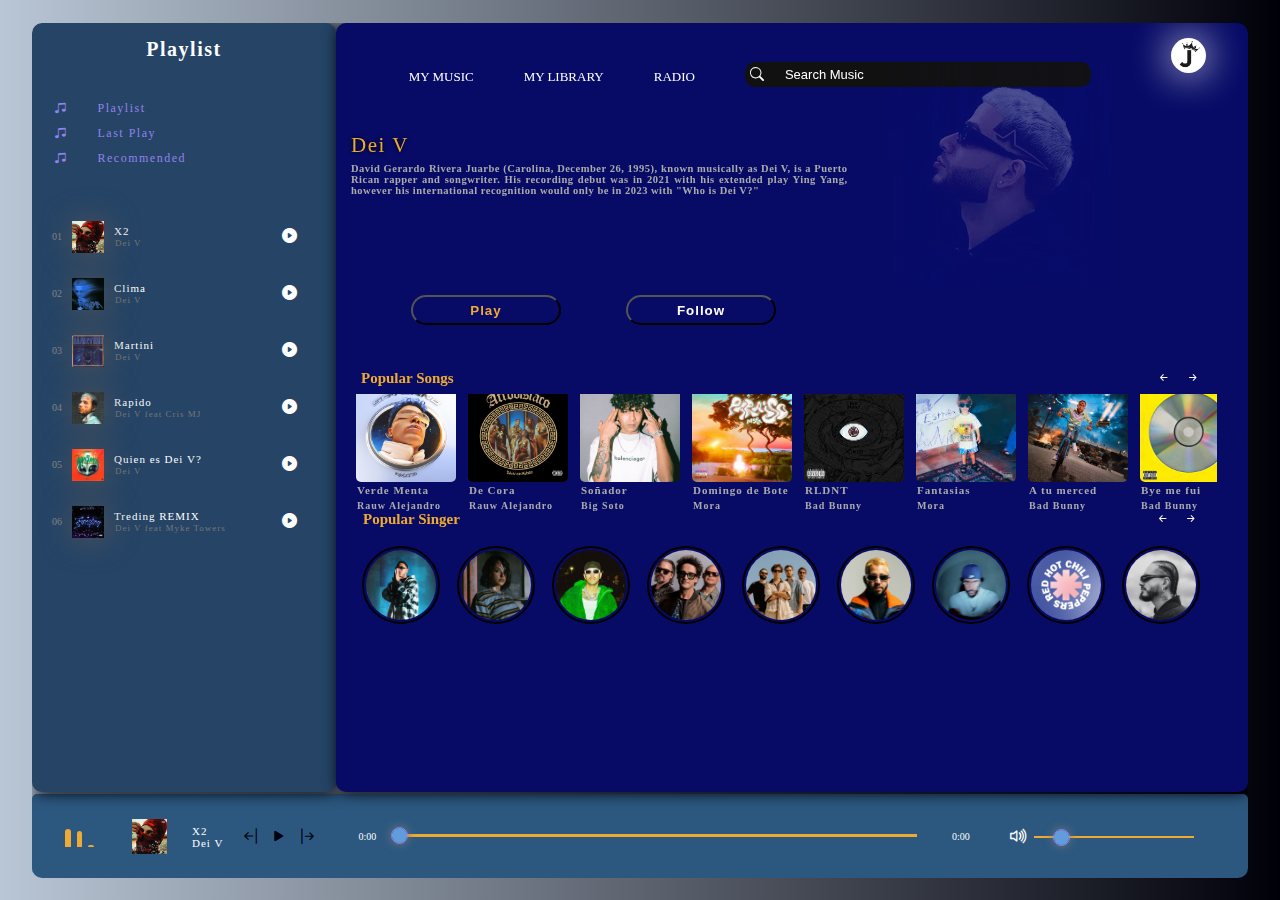
==== commit cd6faa88: "Backend finished in the project, time to make it beautiful" ====
--- a/code/index.html
+++ b/code/index.html
@@ -198,8 +198,8 @@
                     <div class="Title__h4">
                         <h4>Popular Singer</h4>
                         <div class="Btn__icon">
-                            <i id="Left--scroll--panel"class="bi bi-arrow-left-short"></i>
-                            <i id="right--scroll--panel"class="bi bi-arrow-right-short"></i>
+                            <i id="Left--scrolls--panel"class="bi bi-arrow-left-short"></i>
+                            <i id="right--scrolls--panel"class="bi bi-arrow-right-short"></i>
                         </div>
                     </div>
                 </div>
@@ -307,7 +307,7 @@
                 <i class="bi bi-volume-up" id="Vol--icon"></i>
                 <input id="seek--vol" min="0" value="0" max="100" type="range">
                 <div class="bar__vol2" id="bar"></div>
-                <div class="dotted__music"></div>
+                <div class="dotted__music" id="vol__dot"></div>
             </div>
         </div>
     </header>
--- a/code/estilo.css
+++ b/code/estilo.css
@@ -288,12 +288,13 @@
     height: 2px;
     background-color: #254466;
     margin-left: 50px;
+    transition: .1s linear;
 }
 header .Play--music .vol__music .bi{
     position: absolute;
     font-size: 20px;
     top: -10px;
-    left: 0;
+    left: -25px;
 }
 header .Play--music .vol__music input{
     width: 160px;
@@ -309,8 +310,10 @@
 }
 header .Play--music .vol__music .bar__vol2{
     position: absolute;
-    width: 20%;
+    width: 100%;
+    background-color: #ea3;
     height: 100%;
+    transition: .1s linear;
 }
 header .Play--music .vol__music .dotted__music{
     position: absolute;
@@ -613,6 +616,7 @@
     position: relative;
     top: -30px;
     gap: 10px;
+    overflow-y: auto;
     overflow-x: auto;
     scroll-behavior: smooth;
 }
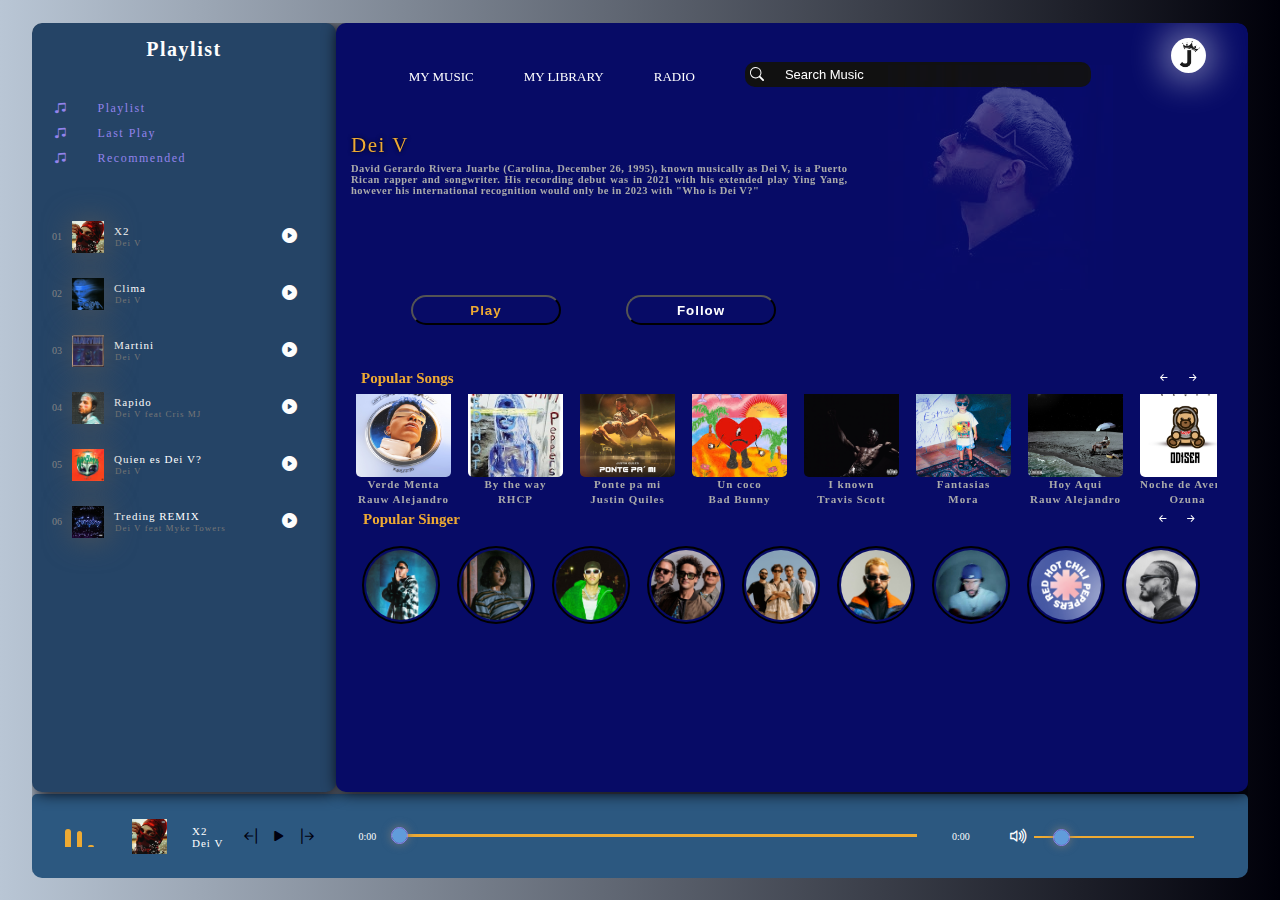
==== commit b6a0b425: "Update Page" ====
--- a/code/index.html
+++ b/code/index.html
@@ -113,16 +113,16 @@
                     </div>
                 </div>
                 <div class="Music">
-                    <li class="SongItmes">
-                        <div class="Imagen__play">
-                            <img src="../imagen/SaturnoRauw.jpeg" alt="No se pued ver la imagen">
+                    <li class="SongMusic">
+                        <div class="Imagen__play">
+                            <img src="../imagen/7.jpeg" alt="No se pued ver la imagen">
                             <i class="bi bi-play-circle-fill" id="7"></i>
                         </div>
                         <h5>Verde Menta
                             <div class="subtitle">Rauw Alejandro</div>
                         </h5>
                     </li>
-                    <li class="SongItmes">
+                    <li class="SongMusic">
                         <div class="Imagen__play">
                             <img src="../imagen/AfrodisiacoRauw.jpeg" alt="No se pued ver la imagen">
                             <i class="bi bi-play-circle-fill" id="8"></i>
@@ -131,7 +131,7 @@
                             <div class="subtitle">Rauw Alejandro</div>
                         </h5>
                     </li>
-                    <li class="SongItmes">
+                    <li class="SongMusic">
                         <div class="Imagen__play">
                             <img src="../imagen/Bigsoto.jpg" alt="No se pued ver la imagen">
                             <i class="bi bi-play-circle-fill" id="9"></i>
@@ -140,7 +140,7 @@
                             <div class="subtitle">Big Soto</div>
                         </h5>
                     </li>
-                    <li class="SongItmes">
+                    <li class="SongMusic">
                         <div class="Imagen__play">
                             <img src="../imagen/MoraParaiso.jpeg" alt="No se pued ver la imagen">
                             <i class="bi bi-play-circle-fill" id="10"></i>
@@ -149,7 +149,7 @@
                             <div class="subtitle">Mora</div>
                         </h5>
                     </li>
-                    <li class="SongItmes">
+                    <li class="SongMusic">
                         <div class="Imagen__play">
                             <img src="../imagen/BadBunny100pre.jpeg" alt="No se pued ver la imagen">
                             <i class="bi bi-play-circle-fill" id="11"></i>
@@ -158,7 +158,7 @@
                             <div class="subtitle">Bad Bunny</div>
                         </h5>
                     </li>
-                    <li class="SongItmes">
+                    <li class="SongMusic">
                         <div class="Imagen__play">
                             <img src="../imagen/MoraEstrella.jpeg" alt="No se pued ver la imagen">
                             <i class="bi bi-play-circle-fill" id="12"></i>
@@ -167,7 +167,7 @@
                             <div class="subtitle">Mora</div>
                         </h5>
                     </li>
-                    <li class="SongItmes">
+                    <li class="SongMusic">
                         <div class="Imagen__play">
                             <img src="../imagen/BadBunnyYHLQMDLG.JPEG" alt="No se pued ver la imagen">
                             <i class="bi bi-play-circle-fill" id="13"></i>
@@ -176,7 +176,7 @@
                             <div class="subtitle">Bad Bunny</div>
                         </h5>
                     </li>
-                    <li class="SongItmes">
+                    <li class="SongMusic">
                         <div class="Imagen__play">
                             <img src="../imagen/BadBunnySalir.png" alt="No se pued ver la imagen">
                             <i class="bi bi-play-circle-fill" id="14"></i>
@@ -184,7 +184,7 @@
                         <h5>Bye me fui
                             <div class="subtitle">Bad Bunny</div>
                         </h5>
-                    </li><li class="SongItmes">
+                    </li><li class="SongMusic">
                         <div class="Imagen__play">
                             <img src="../imagen/OzunaOdisea.jpeg" alt="No se pued ver la imagen">
                             <i class="bi bi-play-circle-fill" id="15"></i>
--- a/code/estilo.css
+++ b/code/estilo.css
@@ -556,41 +556,37 @@
 }
 header .song--panel .Popular__songs .Music li .Imagen__play{
     position: relative;
-    width: 100px;
-    height: 100px;
+    width: 100%;
+    height: 100%;
     display: flex;
     align-items: center;
     justify-content: center;
     text-align: center;
+    gap: 15px;
 }
 header .song--panel .Popular__songs .Music li .Imagen__play img{
     position: relative;
-    width: 100%;
-    height: 100%;
+    width: 95px;
     border-radius: 5px;
-    display: flex;
-    align-items: center;
-    justify-content: center;
 }
 header .song--panel .Popular__songs .Music li  h5{
     text-wrap: nowrap;
-    text-align: left;
+    text-align: center;
     font-size: 11px;
 }
 header .song--panel .Popular__songs .Music li .Imagen__play .bi{
     position: absolute;
     cursor: pointer;
     font-size: 20px;
-    color: #bbb;
+    color: #aaa;
     transition: .3s linear;
-    opacity: 0.2;
+    opacity: 0;
 }
 header .song--panel .Popular__songs .Music li .Imagen__play:hover .bi{
     opacity: 1;
 }
 header .song--panel .Popular__songs .Music h5{
     text-align: center;
-    padding: 1px;
     line-height: 15px;
     font-size: 12px;
     color: #aaa;
@@ -598,7 +594,7 @@
     letter-spacing: 1px;
 }
 header .song--panel .Popular__songs .Music h5 .subtitle{
-    font-size: 10px;
+    font-size: 9px;
 }
 header .song--panel .Popular__songs .Sing__popular{
     position: relative;
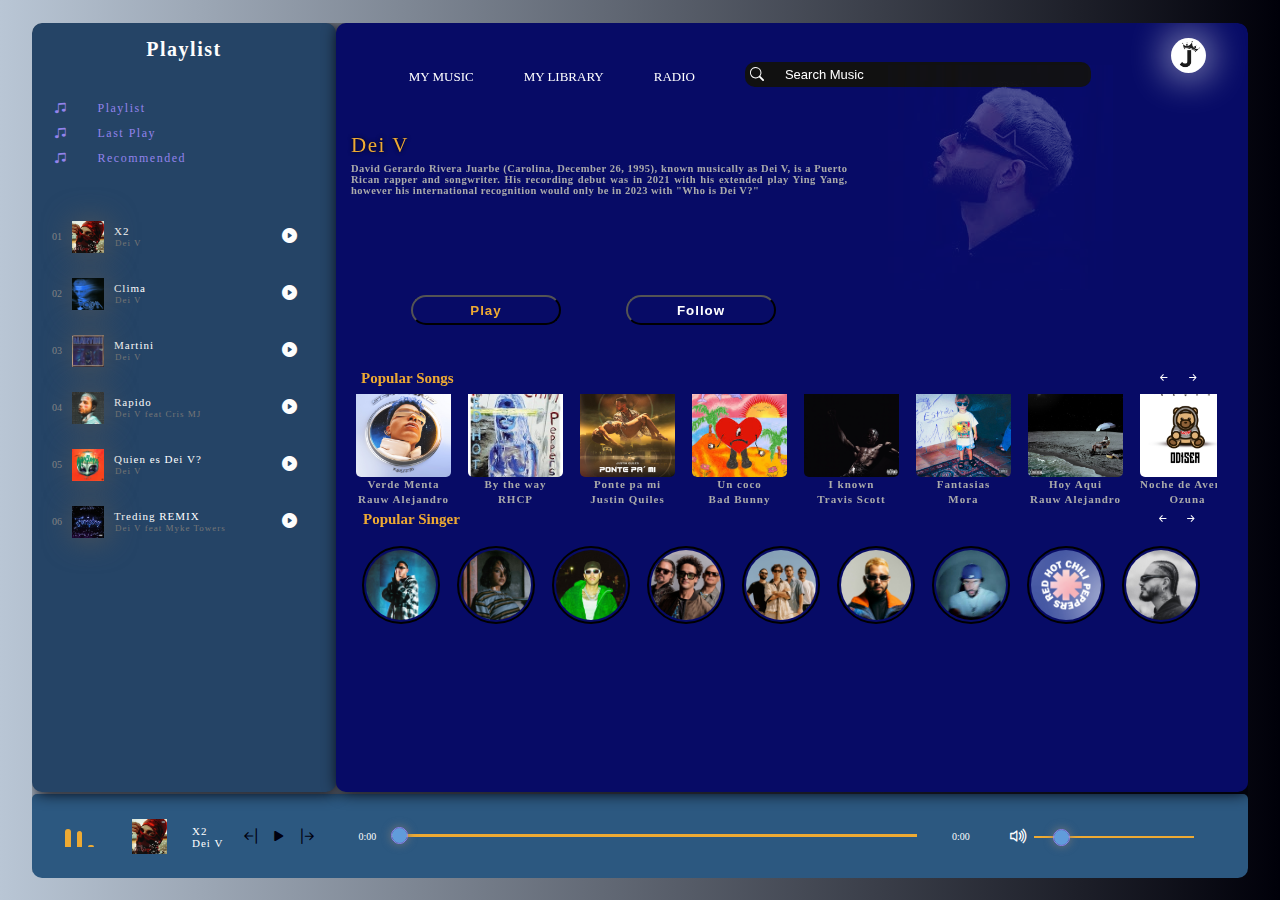
==== commit 727bb03b: "change logo" ====
--- a/code/index.html
+++ b/code/index.html
@@ -6,7 +6,7 @@
     <title>Page--Music</title>
     <link rel="stylesheet" href="estilo.css">
     <link rel="stylesheet" href="../fonts/font.css">
-    <link rel="icon" href="https://icons.veryicon.com/png/o/miscellaneous/small-yellow-icon/music-273.png" type="image/png">
+    <link rel="icon" href="https://previews.123rf.com/images/butenkow/butenkow1612/butenkow161202015/67425651-logotipo-de-m%C3%BAsica-de-dise%C3%B1o-de-patr%C3%B3n-ilustraci%C3%B3n-de-vector-de-icono.jpg" type="image/png">
 </head>
 <body>
     <header>
